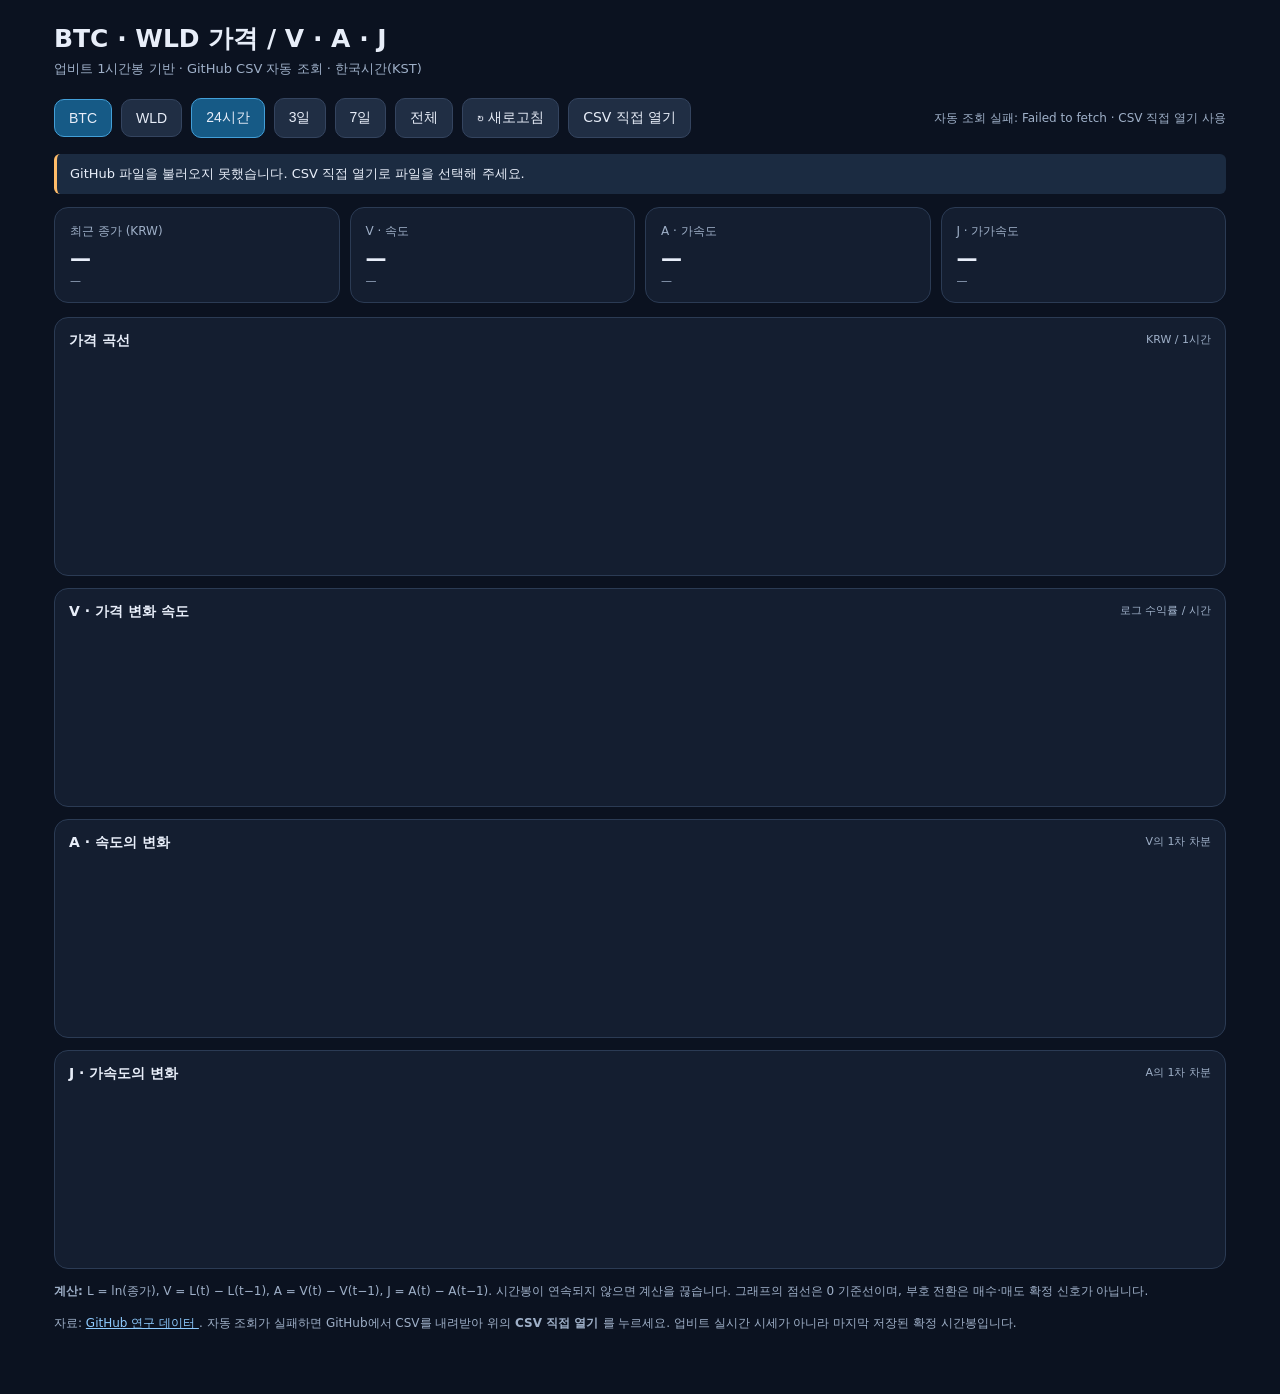
==== vaj/index.html @ 370515f8 "Create index.html" ====
<!DOCTYPE html>
<html lang="ko">
 <head>
  <meta charset="utf-8"/>
  <meta content="width=device-width,initial-scale=1" name="viewport"/>
  <title>
   BTC · WLD VAJ 모니터
  </title>
  <style>
   :root{
    color-scheme:dark;
    --bg:#0b1220;
    --panel:#141e30;
    --line:#2b3b54;
    --text:#e8eef9;
    --muted:#9fb0c8;
    --blue:#59b7ff;
    --green:#48d5a2;
    --orange:#ffbc69;
    --pink:#f38bb3
}*{
    box-sizing:border-box
}body{
    margin:0;
    background:var(--bg);
    color:var(--text);
    font-family:system-ui,-apple-system,'Noto Sans KR',sans-serif
}.wrap{
    max-width:1200px;
    margin:auto;
    padding:22px 14px 48px
}h1{
    font-size:25px;
    margin:0 0 5px
}.sub{
    color:var(--muted);
    font-size:13px;
    margin-bottom:20px
}.toolbar{
    display:flex;
    gap:9px;
    flex-wrap:wrap;
    align-items:center;
    margin-bottom:16px
}button,.upload{
    background:#202e44;
    border:1px solid #34445f;
    border-radius:10px;
    color:var(--text);
    padding:10px 14px;
    cursor:pointer;
    font-size:14px
}button.active{
    background:#165a86;
    border-color:#439fd8
}.upload input{
    display:none
}.status{
    font-size:12px;
    color:var(--muted);
    margin-left:auto
}.cards{
    display:grid;
    grid-template-columns:repeat(4,minmax(0,1fr));
    gap:10px;
    margin-bottom:14px
}.card,.panel{
    background:var(--panel);
    border:1px solid var(--line);
    border-radius:14px
}.card{
    padding:15px
}.card .label{
    font-size:12px;
    color:var(--muted)
}.card .value{
    font-size:21px;
    font-weight:750;
    margin:7px 0 3px;
    font-variant-numeric:tabular-nums
}.card .detail{
    font-size:11px;
    color:var(--muted)
}.positive{
    color:var(--green)
}.negative{
    color:var(--pink)
}.panel{
    padding:14px;
    margin-bottom:12px
}.chart-title{
    display:flex;
    justify-content:space-between;
    gap:10px;
    font-size:14px;
    font-weight:700;
    margin:0 0 6px
}.chart-title span:last-child{
    color:var(--muted);
    font-size:11px;
    font-weight:400
}.plot{
    width:100%;
    height:165px;
    display:block;
    touch-action:pan-y
}.price .plot{
    height:205px
}.legend{
    font-size:12px;
    color:var(--muted);
    margin:10px 0
}.dot{
    display:inline-block;
    width:8px;
    height:8px;
    border-radius:50%;
    margin:0 5px 0 12px
}.notes{
    font-size:12px;
    line-height:1.7;
    color:var(--muted)
}.notice{
    background:#1b2b41;
    border-left:3px solid var(--orange);
    padding:11px 13px;
    border-radius:6px;
    font-size:13px;
    margin-bottom:13px
}a{
    color:#8ecbff
}.error{
    color:#ff9ca7
}@media(max-width:650px){
    .cards{
        grid-template-columns:repeat(2,1fr)
    }.card .value{
        font-size:17px
    }.status{
        width:100%;
        margin-left:0
    }.wrap{
        padding:16px 10px
    }.panel{
        padding:10px
    }.plot{
        height:145px
    }.price .plot{
        height:175px
    }
}
  </style>
 </head>
 <body>
  <main class="wrap">
   <h1>
    BTC · WLD 가격 / V · A · J
   </h1>
   <div class="sub">
    업비트 1시간봉 기반 · GitHub CSV 자동 조회 · 한국시간(KST)
   </div>
   <div class="toolbar">
    <button class="active" data-coin="BTC">
     BTC
    </button>
    <button data-coin="WLD">
     WLD
    </button>
    <button class="active" data-range="24">
     24시간
    </button>
    <button data-range="72">
     3일
    </button>
    <button data-range="168">
     7일
    </button>
    <button data-range="all">
     전체
    </button>
    <button id="refresh">
     ↻ 새로고침
    </button>
    <label class="upload">
     CSV 직접 열기
     <input accept=".csv,text/csv" id="file" type="file"/>
    </label>
    <span class="status" id="status">
     데이터 연결 중…
    </span>
   </div>
   <div class="notice" id="signal">
    지표를 불러오고 있습니다.
   </div>
   <section class="cards">
    <div class="card">
     <div class="label">
      최근 종가 (KRW)
     </div>
     <div class="value" id="price">
      —
     </div>
     <div class="detail" id="time">
      —
     </div>
    </div>
    <div class="card">
     <div class="label">
      V · 속도
     </div>
     <div class="value" id="v">
      —
     </div>
     <div class="detail" id="vd">
      —
     </div>
    </div>
    <div class="card">
     <div class="label">
      A · 가속도
     </div>
     <div class="value" id="a">
      —
     </div>
     <div class="detail" id="ad">
      —
     </div>
    </div>
    <div class="card">
     <div class="label">
      J · 가가속도
     </div>
     <div class="value" id="j">
      —
     </div>
     <div class="detail" id="jd">
      —
     </div>
    </div>
   </section>
   <section class="panel price">
    <div class="chart-title">
     <span>
      가격 곡선
     </span>
     <span>
      KRW / 1시간
     </span>
    </div>
    <svg aria-label="시간별 가격 그래프" class="plot" id="priceChart" role="img">
    </svg>
   </section>
   <section class="panel">
    <div class="chart-title">
     <span>
      V · 가격 변화 속도
     </span>
     <span>
      로그 수익률 / 시간
     </span>
    </div>
    <svg aria-label="V 그래프" class="plot" id="vChart" role="img">
    </svg>
   </section>
   <section class="panel">
    <div class="chart-title">
     <span>
      A · 속도의 변화
     </span>
     <span>
      V의 1차 차분
     </span>
    </div>
    <svg aria-label="A 그래프" class="plot" id="aChart" role="img">
    </svg>
   </section>
   <section class="panel">
    <div class="chart-title">
     <span>
      J · 가속도의 변화
     </span>
     <span>
      A의 1차 차분
     </span>
    </div>
    <svg aria-label="J 그래프" class="plot" id="jChart" role="img">
    </svg>
   </section>
   <div class="notes">
    <b>
     계산:
    </b>
    L = ln(종가), V = L(t) − L(t−1), A = V(t) − V(t−1), J = A(t) − A(t−1). 시간봉이 연속되지 않으면 계산을 끊습니다. 그래프의 점선은 0 기준선이며, 부호 전환은 매수·매도 확정 신호가 아닙니다.
    <p>
     자료:
     <a href="https://github.com/kshvac/BTC-WLD-Research/tree/main/data" rel="noopener" target="_blank">
      GitHub 연구 데이터
     </a>
     . 자동 조회가 실패하면 GitHub에서 CSV를 내려받아 위의
     <b>
      CSV 직접 열기
     </b>
     를 누르세요. 업비트 실시간 시세가 아니라 마지막 저장된 확정 시간봉입니다.
    </p>
   </div>
  </main>
  <script>
   const BASE='https://raw.githubusercontent.com/kshvac/BTC-WLD-Research/main/data/';
const state={
    coin:'BTC',range:24,cache:{
    },source:{
    }
};
const $=id=>document.getElementById(id);
const fmt=(n,d=6)=>Number.isFinite(n)?n.toLocaleString('ko-KR',{
    maximumFractionDigits:d,minimumFractionDigits:d
}):'—';
const kst=t=>new Date(t).toLocaleString('ko-KR',{
    timeZone:'Asia/Seoul',month:'2-digit',day:'2-digit',hour:'2-digit',minute:'2-digit',hour12:false
});
function csvParse(text){
    let lines=text.replace(/^\uFEFF/,'').trim().split(/\r?\n/);
    if(lines.length<2)throw Error('CSV에 데이터가 없습니다');
    let header=lines.shift().split(',').map(x=>x.trim());
    let col=k=>header.indexOf(k);
    if(col('time_utc')<0||col('close_krw')<0)throw Error('time_utc / close_krw 열이 없습니다');
    let rows=lines.map(line=>{
        let x=line.split(',');
        let time=Date.parse(x[col('time_utc')]);
        return{
            time,close:Number(x[col('close_krw')]),volume:Number(x[col('volume')])
        }
    }).filter(r=>Number.isFinite(r.time)&&r.close>0).sort((a,b)=>a.time-b.time);
    let dedup=[];
    for(let r of rows){
        if(dedup.length&&dedup[dedup.length-1].time===r.time)dedup[dedup.length-1]=r;
        else dedup.push(r)
    }let last=null;
    for(let r of dedup){
        r.log=Math.log(r.close);
        let consecutive=last&&r.time-last.time===3600000;
        r.v=consecutive?r.log-last.log:null;
        r.a=consecutive&&last.v!==null?r.v-last.v:null;
        r.j=consecutive&&last.a!==null?r.a-last.a:null;
        last=r
    }return dedup
}
async function load(coin,force=false){
    if(state.cache[coin]&&!force)return;
    const url=BASE+coin+'_hourly.csv?ts='+Date.now();
    $('status').textContent=coin+' CSV 읽는 중…';
    try{
        let resp=await fetch(url,{
            cache:'no-store'
        });
        if(!resp.ok)throw Error('HTTP '+resp.status);
        let rows=csvParse(await resp.text());
        if(!rows.length)throw Error('유효한 행 없음');
        state.cache[coin]=rows;
        state.source[coin]='GitHub';
        $('status').textContent=coin+' '+rows.length+'개 시간봉 · GitHub'
    }catch(e){
        $('status').textContent='자동 조회 실패: '+e.message+' · CSV 직접 열기 사용';
        if(!state.cache[coin])$('signal').textContent='GitHub 파일을 불러오지 못했습니다. CSV 직접 열기로 파일을 선택해 주세요.'
    }
}
function pathFor(rows,key,x,y){
    let out='',started=false;
    for(let r of rows){
        let v=r[key];
        if(!Number.isFinite(v)){
            started=false;
            continue
        }out+=(started?' L':' M')+x(r.time).toFixed(1)+' '+y(v).toFixed(1);
        started=true
    }return out
}
function chart(id,rows,key,color){
    let svg=$(id);
    let w=svg.clientWidth||650,h=svg.clientHeight||160;
    svg.setAttribute('viewBox',`0 0 ${w} ${h}`);
    if(!rows.length){
        svg.innerHTML='';
        return
    }let left=65,right=12,top=12,bottom=29,values=rows.map(r=>r[key]).filter(Number.isFinite);
    if(!values.length){
        svg.innerHTML=`<text x="20" y="60" fill="#9fb0c8">계산 가능한 연속 시간봉이 없습니다</text>`;
        return
    }let min=Math.min(...values),max=Math.max(...values);
    if(key!=='close'){
        min=Math.min(min,0);
        max=Math.max(max,0)
    }let pad=(max-min||Math.abs(max)||1)*.12;
    min-=pad;
    max+=pad;
    let t0=rows[0].time,t1=rows[rows.length-1].time;
    let x=t=>left+(t-t0)/(t1-t0||1)*(w-left-right);
    let y=v=>top+(max-v)/(max-min)*(h-top-bottom);
    let out='';
    for(let i=0;
    i<4;
    i++){
        let v=min+(max-min)*i/3,py=y(v);
        out+=`<line x1="${left}" x2="${w-right}" y1="${py}" y2="${py}" stroke="#2b3b54" stroke-width="1"/><text x="${left-7}" y="${py+4}" text-anchor="end" font-size="10" fill="#9fb0c8">${key==='close'?fmt(v,0):v.toFixed(4)}</text>`
    }if(key!=='close'&&min<0&&max>0)out+=`<line x1="${left}" x2="${w-right}" y1="${y(0)}" y2="${y(0)}" stroke="#aabbd0" stroke-dasharray="5 4" opacity=".7"/>`;
    for(let i=0;
    i<4;
    i++){
        let t=t0+(t1-t0)*i/3;
        out+=`<text x="${x(t)}" y="${h-7}" text-anchor="middle" font-size="10" fill="#9fb0c8">${kst(t)}</text>`
    }out+=`<path d="${pathFor(rows,key,x,y)}" fill="none" stroke="${color}" stroke-width="2" stroke-linejoin="round" stroke-linecap="round"/>`;
    let last=[...rows].reverse().find(r=>Number.isFinite(r[key]));
    if(last)out+=`<circle cx="${x(last.time)}" cy="${y(last[key])}" r="3.5" fill="${color}"/>`;
    svg.innerHTML=out
}
function setMetric(id,did,v,prev){
    let el=$(id);
    el.textContent=fmt(v,6);
    el.className='value '+(v>0?'positive':v<0?'negative':'');
    $(did).textContent=!Number.isFinite(v)?'연속 시간봉 부족':(v>0?'양수':v<0?'음수':'0')+(Number.isFinite(prev)?' · 직전 '+fmt(prev,6):'')
}
function render(){
    let rows=state.cache[state.coin]||[];
    if(!rows.length)return;
    let latest=rows[rows.length-1];
    let start=state.range==='all'?-Infinity:latest.time-(Number(state.range)-1)*3600000;
    let shown=rows.filter(r=>r.time>=start);
    $('price').textContent=fmt(latest.close,0)+'원';
    $('time').textContent=kst(latest.time)+' KST · '+(state.source[state.coin]||'CSV');
    let prev=rows[rows.length-2]||{
    };
    for(let k of ['v','a','j'])setMetric(k,k+'d',latest[k],prev[k]);
    let a=latest.a,j=latest.j,v=latest.v;
    let text=Number.isFinite(a)&&Number.isFinite(j)?`관찰: A ${a>0?'양수':a<0?'음수':'0'}, J ${j>0?'양수':j<0?'음수':'0'}, V ${v>0?'양수':v<0?'음수':'0'}. `:'지표 계산에 필요한 연속 시간봉이 부족합니다. ';
    if(Number.isFinite(a)&&Number.isFinite(prev.a)&&prev.a<=0&&a>0)text+='A가 음수에서 양수로 전환했습니다. ';
    if(Number.isFinite(a)&&Number.isFinite(prev.a)&&prev.a>=0&&a<0)text+='A가 양수에서 음수로 전환했습니다. ';
    text+='이는 관찰 신호이며 성공확률·거래비용 검증 없이 거래를 권고하지 않습니다.';
    $('signal').textContent=text;
    chart('priceChart',shown,'close','#59b7ff');
    chart('vChart',shown,'v','#48d5a2');
    chart('aChart',shown,'a','#ffbc69');
    chart('jChart',shown,'j','#f38bb3')
}
function setActive(attr,val){
    document.querySelectorAll('button['+attr+']').forEach(b=>b.classList.toggle('active',b.getAttribute(attr)===String(val)))
}document.querySelectorAll('[data-coin]').forEach(b=>b.onclick=async()=>{
    state.coin=b.dataset.coin;
    setActive('data-coin',state.coin);
    await load(state.coin);
    render()
});
document.querySelectorAll('[data-range]').forEach(b=>b.onclick=()=>{
    state.range=b.dataset.range;
    setActive('data-range',state.range);
    render()
});
$('refresh').onclick=async()=>{
    await load(state.coin,true);
    render()
};
$('file').onchange=async e=>{
    let file=e.target.files[0];
    if(!file)return;
    try{
        let rows=csvParse(await file.text());
        let detected=file.name.toUpperCase().includes('WLD')?'WLD':file.name.toUpperCase().includes('BTC')?'BTC':state.coin;
        state.coin=detected;
        state.cache[detected]=rows;
        state.source[detected]='직접 불러온 CSV';
        setActive('data-coin',detected);
        $('status').textContent=detected+' '+rows.length+'개 시간봉 · 로컬 CSV';
        render()
    }catch(err){
        $('status').textContent='CSV 오류: '+err.message
    }
};
window.addEventListener('resize',()=>render());
load('BTC').then(render);
  </script>
 </body>
</html>
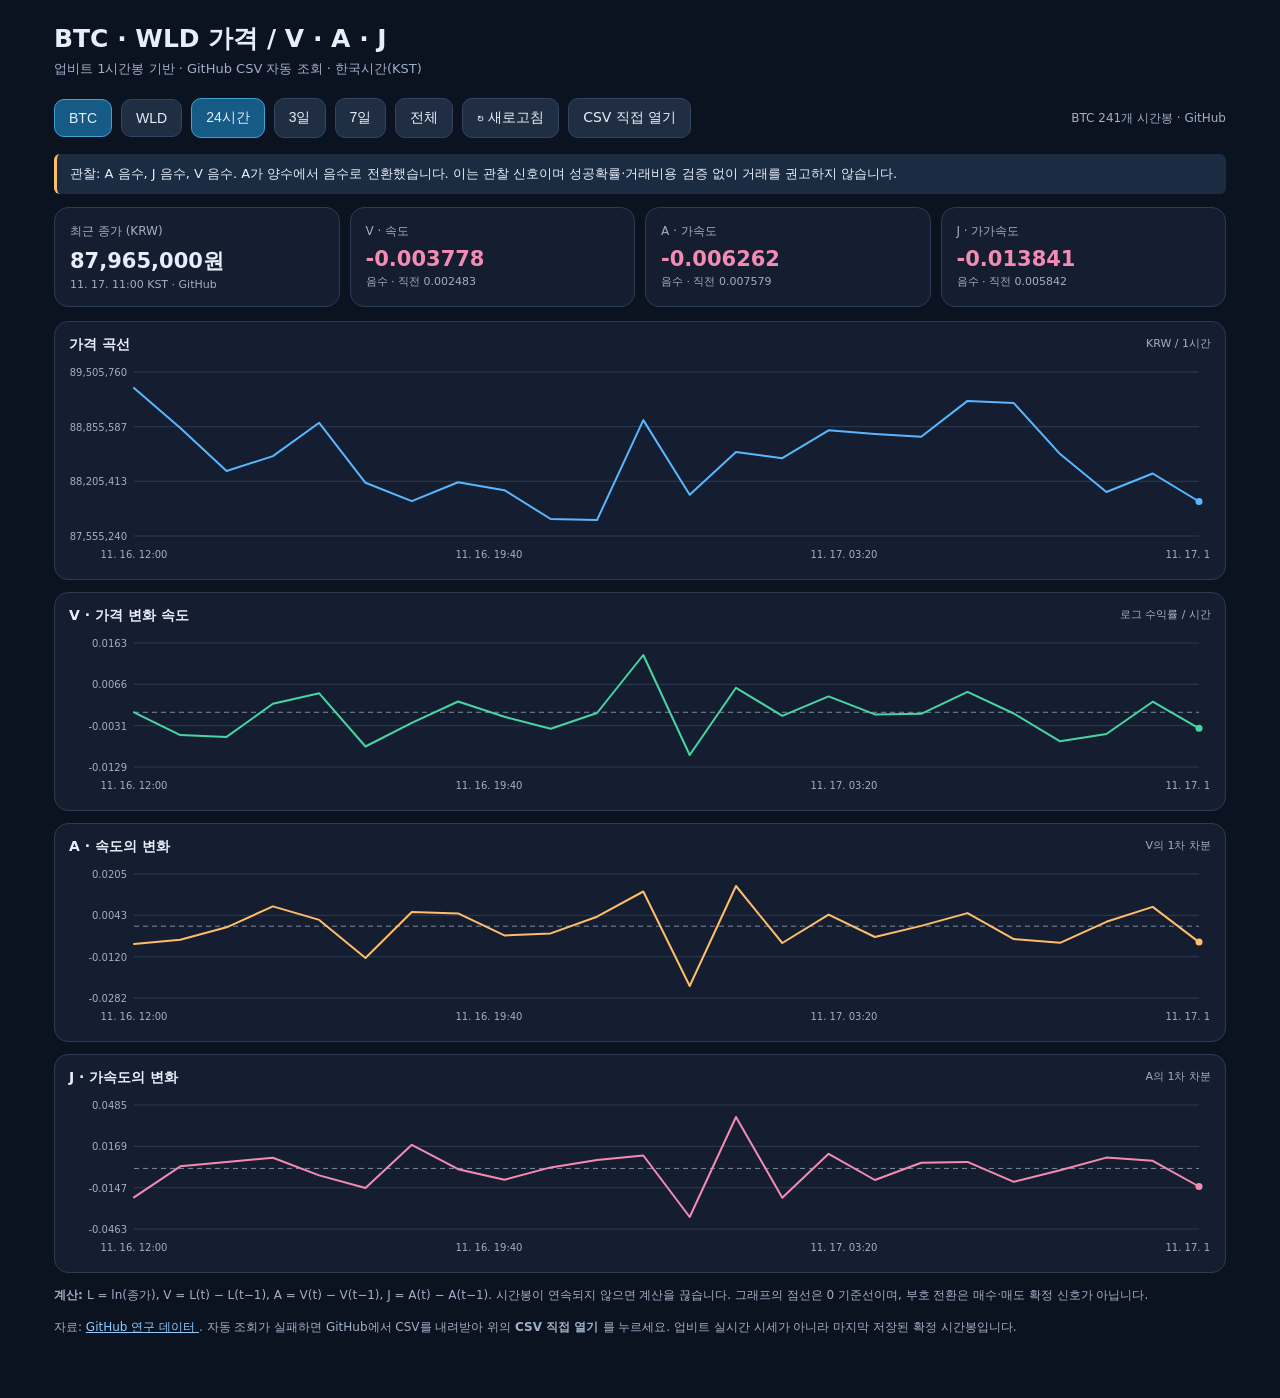
==== commit f5f5865a: "Update index.html" ====
--- a/vaj/index.html
+++ b/vaj/index.html
@@ -305,7 +305,7 @@
    </div>
   </main>
   <script>
-   const BASE='https://raw.githubusercontent.com/kshvac/BTC-WLD-Research/main/data/';
+   const BASE='https://kshvac.github.io/vaj/data/';
 const state={
     coin:'BTC',range:24,cache:{
     },source:{
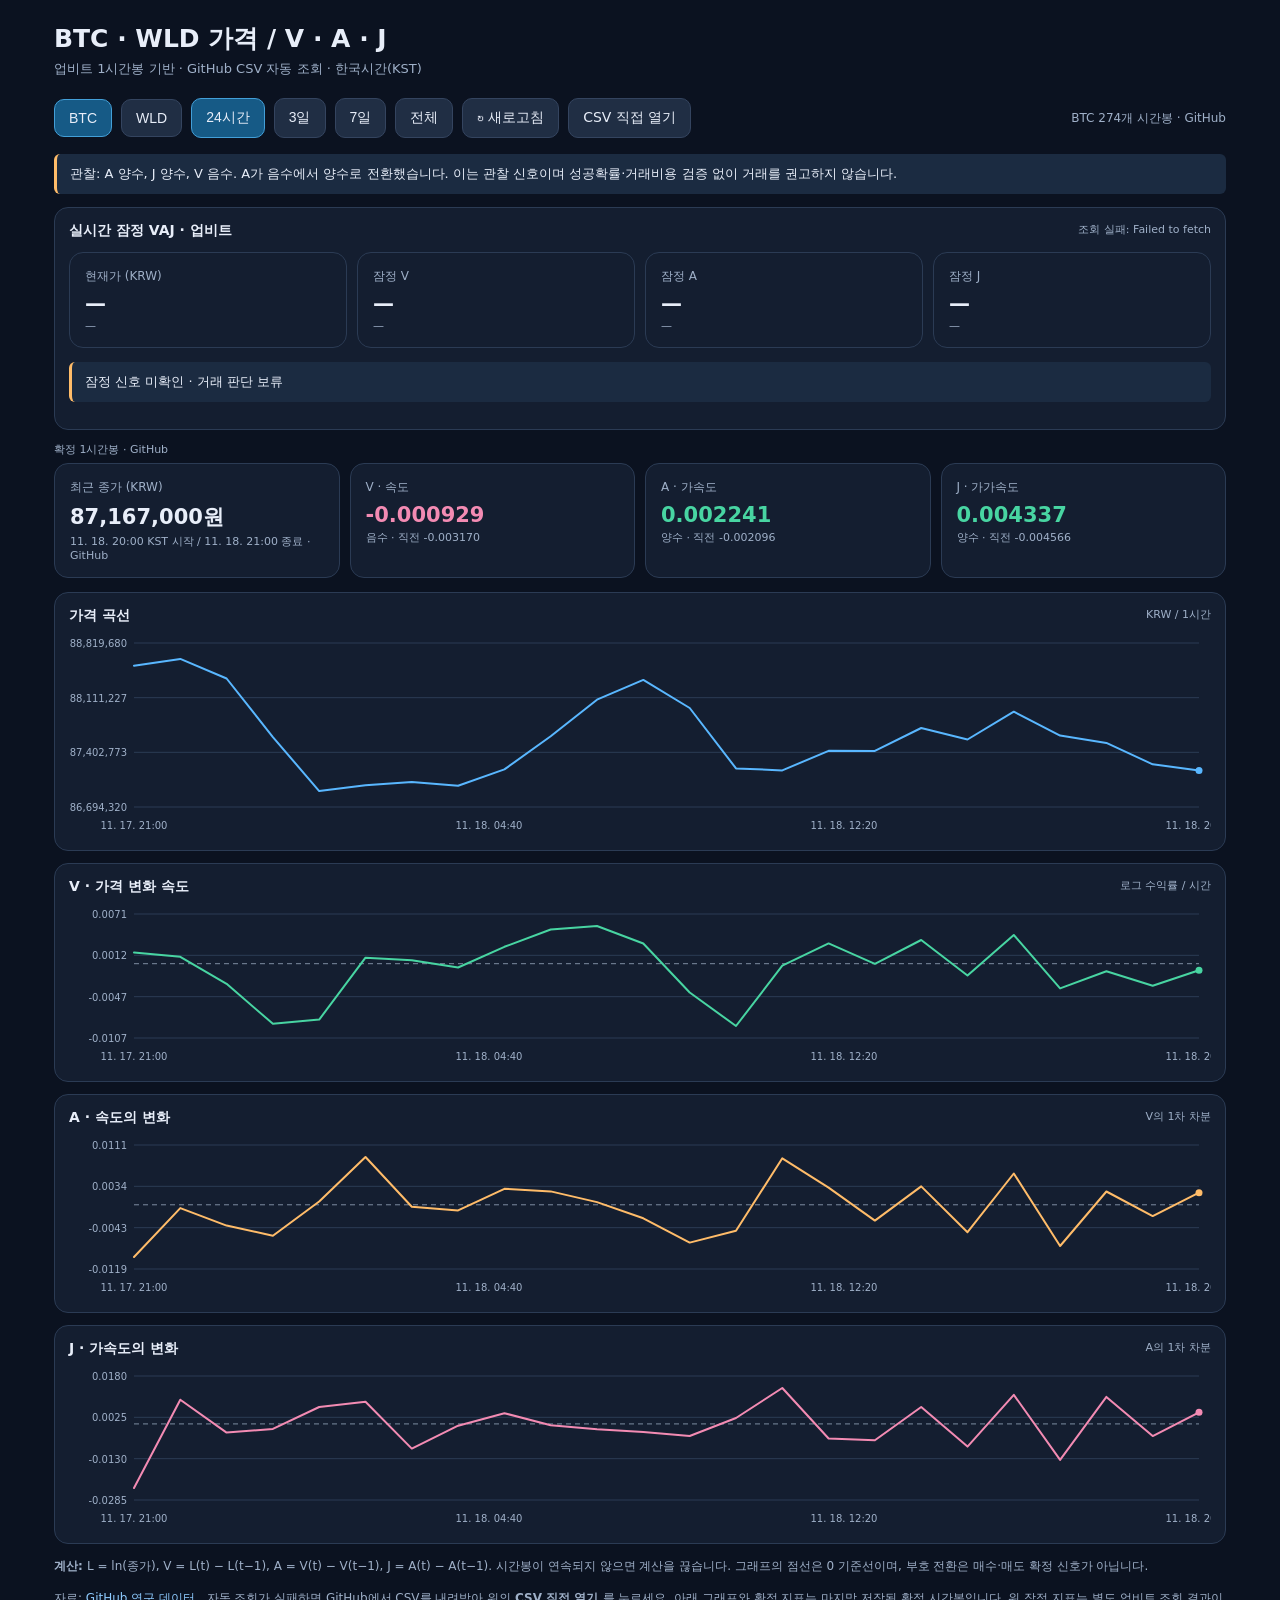
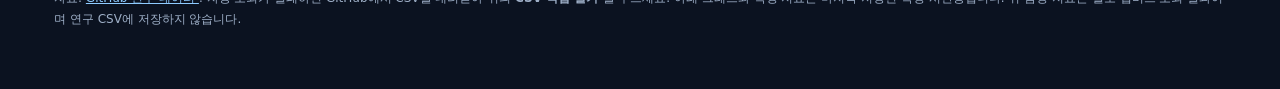
==== commit 6e430f63: "Update index.html" ====
--- a/vaj/index.html
+++ b/vaj/index.html
@@ -192,7 +192,7 @@
    <div class="notice" id="signal">
     지표를 불러오고 있습니다.
    </div>
-   <section class="cards">
+   <section class="panel"><div class="chart-title"><span>실시간 잠정 VAJ · 업비트</span><span id="liveStatus">연결 중</span></div><div class="cards" style="margin-top:12px"><div class="card"><div class="label">현재가 (KRW)</div><div class="value" id="livep">—</div><div class="detail" id="livepd">—</div></div><div class="card"><div class="label">잠정 V</div><div class="value" id="livev">—</div><div class="detail" id="livevd">—</div></div><div class="card"><div class="label">잠정 A</div><div class="value" id="livea">—</div><div class="detail" id="livead">—</div></div><div class="card"><div class="label">잠정 J</div><div class="value" id="livej">—</div><div class="detail" id="livejd">—</div></div></div><div class="notice" id="liveSignal">미확정 시간봉 · 거래 확정 신호 아님</div></section><div class="chart-title"><span>확정 1시간봉 · GitHub</span></div><section class="cards">
     <div class="card">
      <div class="label">
       최근 종가 (KRW)
@@ -300,7 +300,7 @@
      <b>
       CSV 직접 열기
      </b>
-     를 누르세요. 업비트 실시간 시세가 아니라 마지막 저장된 확정 시간봉입니다.
+     를 누르세요. 아래 그래프와 확정 지표는 마지막 저장된 확정 시간봉입니다. 위 잠정 지표는 별도 업비트 조회 결과이며 연구 CSV에 저장하지 않습니다.
     </p>
    </div>
   </main>
@@ -330,7 +330,7 @@
         return{
             time,close:Number(x[col('close_krw')]),volume:Number(x[col('volume')])
         }
-    }).filter(r=>Number.isFinite(r.time)&&r.close>0).sort((a,b)=>a.time-b.time);
+    }).filter(r=>Number.isFinite(r.time)&&r.time%3600000===0&&r.time+3600000<=Date.now()&&Number.isFinite(r.close)&&r.close>0).sort((a,b)=>a.time-b.time);
     let dedup=[];
     for(let r of rows){
         if(dedup.length&&dedup[dedup.length-1].time===r.time)dedup[dedup.length-1]=r;
@@ -365,8 +365,10 @@
     }
 }
 function pathFor(rows,key,x,y){
-    let out='',started=false;
+    let out='',started=false,previous=null;
     for(let r of rows){
+        if(previous!==null&&r.time-previous!==3600000)started=false;
+        previous=r.time;
         let v=r[key];
         if(!Number.isFinite(v)){
             started=false;
@@ -426,7 +428,7 @@
     let start=state.range==='all'?-Infinity:latest.time-(Number(state.range)-1)*3600000;
     let shown=rows.filter(r=>r.time>=start);
     $('price').textContent=fmt(latest.close,0)+'원';
-    $('time').textContent=kst(latest.time)+' KST · '+(state.source[state.coin]||'CSV');
+    $('time').textContent=kst(latest.time)+' KST 시작 / '+kst(latest.time+3600000)+' 종료 · '+(state.source[state.coin]||'CSV');
     let prev=rows[rows.length-2]||{
     };
     for(let k of ['v','a','j'])setMetric(k,k+'d',latest[k],prev[k]);
@@ -476,6 +478,62 @@
 };
 window.addEventListener('resize',()=>render());
 load('BTC').then(render);
+
+const H=3600000;
+let liveBusy=false, liveGeneration=0;
+function clearLive(message){
+  for(const k of ['p','v','a','j']){ $('live'+k).textContent='—'; $('live'+k).className='value'; $('live'+k+'d').textContent='—'; }
+  $('liveStatus').textContent=message;
+  $('liveSignal').textContent='잠정 신호 미확인 · 거래 판단 보류';
+}
+async function live(){
+  if(liveBusy||document.hidden)return;
+  liveBusy=true;
+  const coin=state.coin, generation=liveGeneration;
+  const controller=new AbortController();
+  const timeout=setTimeout(()=>controller.abort(),8000);
+  try{
+    const response=await fetch('https://api.upbit.com/v1/candles/minutes/60?market=KRW-'+coin+'&count=6',{cache:'no-store',signal:controller.signal});
+    if(!response.ok)throw Error('HTTP '+response.status);
+    const raw=await response.json();
+    if(!Array.isArray(raw))throw Error('응답 오류');
+    if(coin!==state.coin||generation!==liveGeneration)return;
+    const now=Date.now(), hour=Math.floor(now/H)*H;
+    const rows=raw.map(r=>({time:Date.parse(r.candle_date_time_utc+'Z'),close:Number(r.trade_price),timestamp:Number(r.timestamp)})).sort((a,b)=>a.time-b.time);
+    if(rows.length<5||rows.some(r=>!Number.isFinite(r.time)||r.time%H!==0||!Number.isFinite(r.close)||r.close<=0))throw Error('유효 시간봉 부족');
+    const last=rows.at(-1);
+    if(last.time!==hour||!Number.isFinite(last.timestamp)||last.timestamp<hour||last.timestamp>now+5000||now-last.timestamp>120000)throw Error('현재 봉 또는 최신 체결 미확인');
+    const recent=rows.slice(-5);
+    if(recent.some((r,i)=>i&&r.time-recent[i-1].time!==H))throw Error('연속 시간봉 부족');
+    for(let i=0;i<recent.length;i++){
+      const r=recent[i],p=recent[i-1];r.log=Math.log(r.close);
+      r.v=i>=1?r.log-p.log:null;r.a=i>=2?r.v-p.v:null;r.j=i>=3?r.a-p.a:null;
+    }
+    const p=recent.at(-2),r=recent.at(-1);
+    $('livep').textContent=fmt(r.close,0)+'원';$('livepd').textContent='체결 '+kst(r.timestamp)+' KST';
+    for(const k of ['v','a','j']){
+      setMetric('live'+k,'live'+k+'d',r[k],p[k]);
+      $('live'+k+'d').textContent='직전 '+fmt(p[k])+' / Δ '+fmt(r[k]-p[k]);
+    }
+    const up=['v','a','j'].every(k=>r[k]>p[k]),down=['v','a','j'].every(k=>r[k]<p[k]);
+    let signal=up?'매수 후보 · VAJ 동반 증가':down?'매도 후보 · VAJ 동반 감소':'동방향 후보 없음';
+    if(p.j<=0&&r.j>0&&r.a>p.a)signal+=' / J 상향 반전 관찰';
+    if(p.j>=0&&r.j<0&&r.a<p.a)signal+=' / J 하향 반전 관찰';
+    if(p.a<=0&&r.a>0)signal+=' / A 상향 돌파';
+    if(p.a>=0&&r.a<0)signal+=' / A 하향 돌파';
+    $('liveSignal').textContent=signal+' · 미확정 봉, 성공률 및 거래비용 미검증';
+    $('liveStatus').textContent=kst(now)+' 조회 · 10초 갱신';
+  }catch(e){if(coin===state.coin&&generation===liveGeneration)clearLive('조회 실패: '+e.message);}
+  finally{clearTimeout(timeout);liveBusy=false;}
+}
+document.querySelectorAll('[data-coin]').forEach(b=>b.addEventListener('click',()=>{liveGeneration++;clearLive('코인 전환 중');live();}));
+$('file').addEventListener('change',()=>{liveGeneration++;clearLive('CSV 선택 중');});
+$('refresh').addEventListener('click',()=>live());
+document.addEventListener('visibilitychange',()=>{if(!document.hidden){clearLive('재연결 중');live();}});
+setInterval(live,10000);
+setInterval(async()=>{if(!document.hidden&&state.source[state.coin]!=='직접 불러온 CSV'){await load(state.coin,true);render();}},60000);
+live();
+
   </script>
  </body>
 </html>
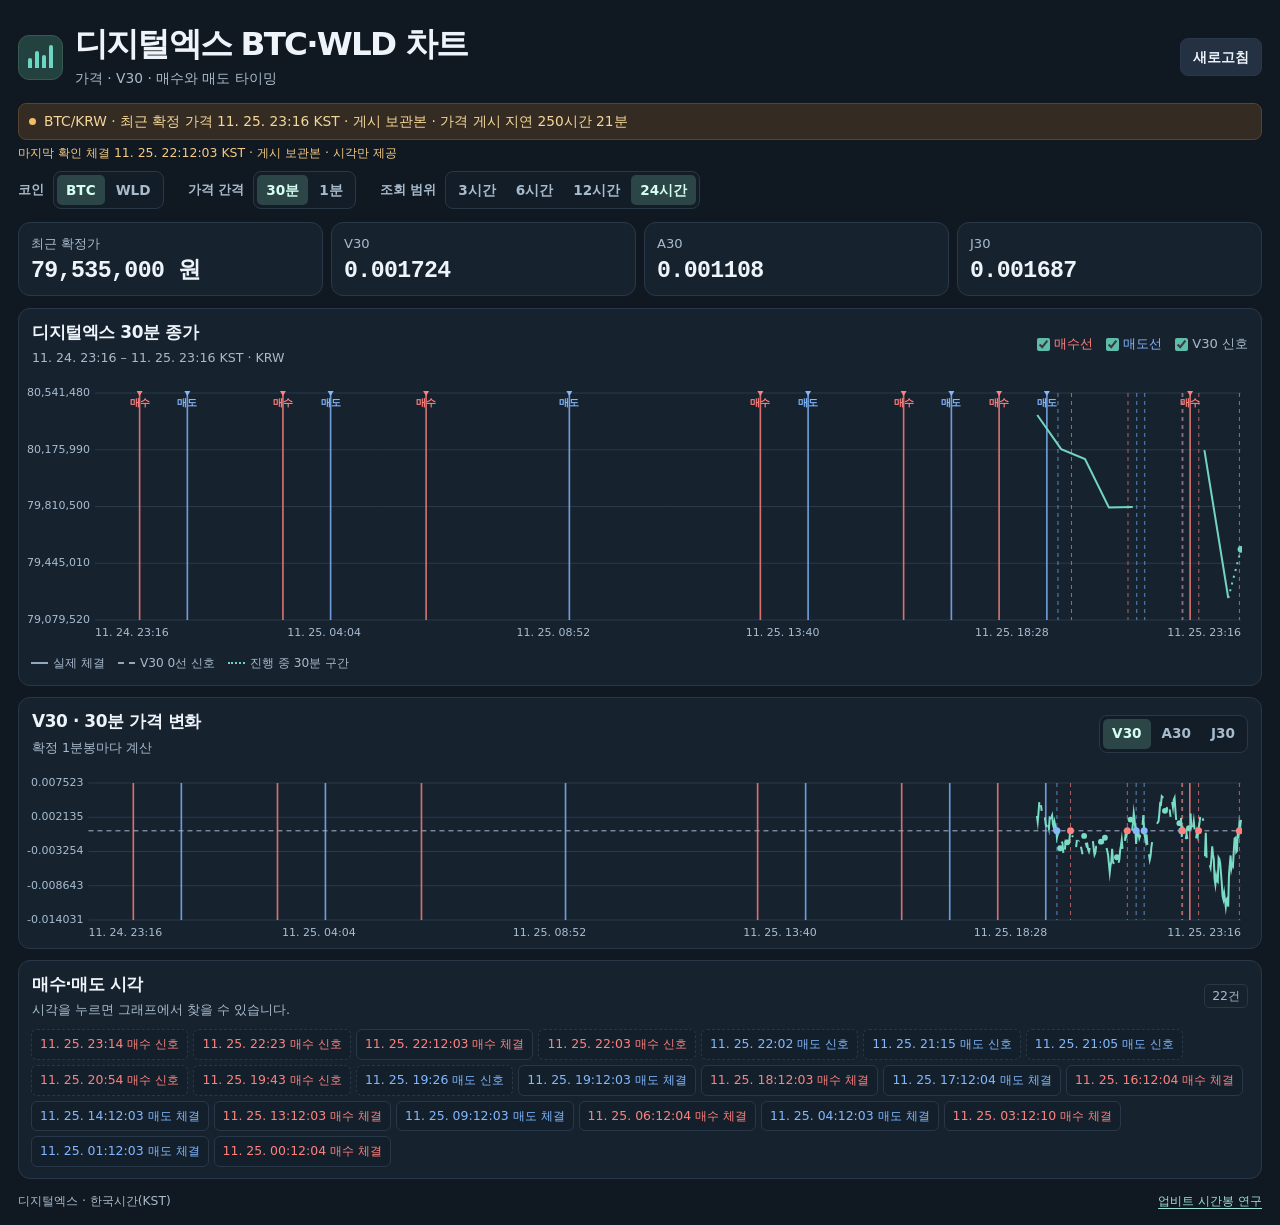
==== commit c234005d: "Show DigitalX V30 and executed trade times on VAJ dashboard" ====
--- a/vaj/index.html
+++ b/vaj/index.html
@@ -1,539 +1,58 @@
-<!DOCTYPE html>
+<!doctype html>
 <html lang="ko">
- <head>
-  <meta charset="utf-8"/>
-  <meta content="width=device-width,initial-scale=1" name="viewport"/>
-  <title>
-   BTC · WLD VAJ 모니터
-  </title>
-  <style>
-   :root{
-    color-scheme:dark;
-    --bg:#0b1220;
-    --panel:#141e30;
-    --line:#2b3b54;
-    --text:#e8eef9;
-    --muted:#9fb0c8;
-    --blue:#59b7ff;
-    --green:#48d5a2;
-    --orange:#ffbc69;
-    --pink:#f38bb3
-}*{
-    box-sizing:border-box
-}body{
-    margin:0;
-    background:var(--bg);
-    color:var(--text);
-    font-family:system-ui,-apple-system,'Noto Sans KR',sans-serif
-}.wrap{
-    max-width:1200px;
-    margin:auto;
-    padding:22px 14px 48px
-}h1{
-    font-size:25px;
-    margin:0 0 5px
-}.sub{
-    color:var(--muted);
-    font-size:13px;
-    margin-bottom:20px
-}.toolbar{
-    display:flex;
-    gap:9px;
-    flex-wrap:wrap;
-    align-items:center;
-    margin-bottom:16px
-}button,.upload{
-    background:#202e44;
-    border:1px solid #34445f;
-    border-radius:10px;
-    color:var(--text);
-    padding:10px 14px;
-    cursor:pointer;
-    font-size:14px
-}button.active{
-    background:#165a86;
-    border-color:#439fd8
-}.upload input{
-    display:none
-}.status{
-    font-size:12px;
-    color:var(--muted);
-    margin-left:auto
-}.cards{
-    display:grid;
-    grid-template-columns:repeat(4,minmax(0,1fr));
-    gap:10px;
-    margin-bottom:14px
-}.card,.panel{
-    background:var(--panel);
-    border:1px solid var(--line);
-    border-radius:14px
-}.card{
-    padding:15px
-}.card .label{
-    font-size:12px;
-    color:var(--muted)
-}.card .value{
-    font-size:21px;
-    font-weight:750;
-    margin:7px 0 3px;
-    font-variant-numeric:tabular-nums
-}.card .detail{
-    font-size:11px;
-    color:var(--muted)
-}.positive{
-    color:var(--green)
-}.negative{
-    color:var(--pink)
-}.panel{
-    padding:14px;
-    margin-bottom:12px
-}.chart-title{
-    display:flex;
-    justify-content:space-between;
-    gap:10px;
-    font-size:14px;
-    font-weight:700;
-    margin:0 0 6px
-}.chart-title span:last-child{
-    color:var(--muted);
-    font-size:11px;
-    font-weight:400
-}.plot{
-    width:100%;
-    height:165px;
-    display:block;
-    touch-action:pan-y
-}.price .plot{
-    height:205px
-}.legend{
-    font-size:12px;
-    color:var(--muted);
-    margin:10px 0
-}.dot{
-    display:inline-block;
-    width:8px;
-    height:8px;
-    border-radius:50%;
-    margin:0 5px 0 12px
-}.notes{
-    font-size:12px;
-    line-height:1.7;
-    color:var(--muted)
-}.notice{
-    background:#1b2b41;
-    border-left:3px solid var(--orange);
-    padding:11px 13px;
-    border-radius:6px;
-    font-size:13px;
-    margin-bottom:13px
-}a{
-    color:#8ecbff
-}.error{
-    color:#ff9ca7
-}@media(max-width:650px){
-    .cards{
-        grid-template-columns:repeat(2,1fr)
-    }.card .value{
-        font-size:17px
-    }.status{
-        width:100%;
-        margin-left:0
-    }.wrap{
-        padding:16px 10px
-    }.panel{
-        padding:10px
-    }.plot{
-        height:145px
-    }.price .plot{
-        height:175px
-    }
-}
-  </style>
- </head>
- <body>
-  <main class="wrap">
-   <h1>
-    BTC · WLD 가격 / V · A · J
-   </h1>
-   <div class="sub">
-    업비트 1시간봉 기반 · GitHub CSV 자동 조회 · 한국시간(KST)
-   </div>
-   <div class="toolbar">
-    <button class="active" data-coin="BTC">
-     BTC
-    </button>
-    <button data-coin="WLD">
-     WLD
-    </button>
-    <button class="active" data-range="24">
-     24시간
-    </button>
-    <button data-range="72">
-     3일
-    </button>
-    <button data-range="168">
-     7일
-    </button>
-    <button data-range="all">
-     전체
-    </button>
-    <button id="refresh">
-     ↻ 새로고침
-    </button>
-    <label class="upload">
-     CSV 직접 열기
-     <input accept=".csv,text/csv" id="file" type="file"/>
-    </label>
-    <span class="status" id="status">
-     데이터 연결 중…
-    </span>
-   </div>
-   <div class="notice" id="signal">
-    지표를 불러오고 있습니다.
-   </div>
-   <section class="panel"><div class="chart-title"><span>실시간 잠정 VAJ · 업비트</span><span id="liveStatus">연결 중</span></div><div class="cards" style="margin-top:12px"><div class="card"><div class="label">현재가 (KRW)</div><div class="value" id="livep">—</div><div class="detail" id="livepd">—</div></div><div class="card"><div class="label">잠정 V</div><div class="value" id="livev">—</div><div class="detail" id="livevd">—</div></div><div class="card"><div class="label">잠정 A</div><div class="value" id="livea">—</div><div class="detail" id="livead">—</div></div><div class="card"><div class="label">잠정 J</div><div class="value" id="livej">—</div><div class="detail" id="livejd">—</div></div></div><div class="notice" id="liveSignal">미확정 시간봉 · 거래 확정 신호 아님</div></section><div class="chart-title"><span>확정 1시간봉 · GitHub</span></div><section class="cards">
-    <div class="card">
-     <div class="label">
-      최근 종가 (KRW)
-     </div>
-     <div class="value" id="price">
-      —
-     </div>
-     <div class="detail" id="time">
-      —
-     </div>
+<head>
+  <meta charset="utf-8">
+  <meta name="viewport" content="width=device-width, initial-scale=1">
+  <meta name="color-scheme" content="dark">
+  <meta name="description" content="디지털엑스 BTC·WLD 가격, V30과 매수·매도 시각">
+  <title>디지털엑스 BTC·WLD 차트</title>
+  <link rel="stylesheet" href="./digitalx-dashboard.css">
+  <script type="module" src="./digitalx-dashboard.js"></script>
+</head>
+<body>
+  <main>
+    <header class="header">
+      <div class="identity">
+        <span class="logo" aria-hidden="true"><i></i><i></i><i></i><i></i></span>
+        <div><h1>디지털엑스 BTC·WLD 차트</h1><p>가격 · V30 · 매수와 매도 타이밍</p></div>
+      </div>
+      <button class="refresh" id="refresh" type="button">새로고침</button>
+    </header>
+    <div id="status" class="status" role="status"><span class="lamp"></span><span>디지털엑스 데이터 연결 중</span></div>
+    <div id="fills-status" class="source-note" role="status"></div>
+    <div class="toolbar">
+      <div class="picker"><span>코인</span><div class="group" id="coins" aria-label="코인 선택">
+        <button type="button" data-coin="BTC" aria-pressed="true">BTC</button><button type="button" data-coin="WLD" aria-pressed="false">WLD</button>
+      </div></div>
+      <div class="picker"><span>가격 간격</span><div class="group" id="intervals" aria-label="가격 그래프 간격">
+        <button type="button" data-interval="30" aria-pressed="true">30분</button><button type="button" data-interval="1" aria-pressed="false">1분</button>
+      </div></div>
+      <div class="picker"><span>조회 범위</span><div class="group" id="ranges" aria-label="조회 범위">
+        <button type="button" data-hours="3" aria-pressed="false">3시간</button><button type="button" data-hours="6" aria-pressed="false">6시간</button><button type="button" data-hours="12" aria-pressed="false">12시간</button><button type="button" data-hours="24" aria-pressed="true">24시간</button>
+      </div></div>
     </div>
-    <div class="card">
-     <div class="label">
-      V · 속도
-     </div>
-     <div class="value" id="v">
-      —
-     </div>
-     <div class="detail" id="vd">
-      —
-     </div>
-    </div>
-    <div class="card">
-     <div class="label">
-      A · 가속도
-     </div>
-     <div class="value" id="a">
-      —
-     </div>
-     <div class="detail" id="ad">
-      —
-     </div>
-    </div>
-    <div class="card">
-     <div class="label">
-      J · 가가속도
-     </div>
-     <div class="value" id="j">
-      —
-     </div>
-     <div class="detail" id="jd">
-      —
-     </div>
-    </div>
-   </section>
-   <section class="panel price">
-    <div class="chart-title">
-     <span>
-      가격 곡선
-     </span>
-     <span>
-      KRW / 1시간
-     </span>
-    </div>
-    <svg aria-label="시간별 가격 그래프" class="plot" id="priceChart" role="img">
-    </svg>
-   </section>
-   <section class="panel">
-    <div class="chart-title">
-     <span>
-      V · 가격 변화 속도
-     </span>
-     <span>
-      로그 수익률 / 시간
-     </span>
-    </div>
-    <svg aria-label="V 그래프" class="plot" id="vChart" role="img">
-    </svg>
-   </section>
-   <section class="panel">
-    <div class="chart-title">
-     <span>
-      A · 속도의 변화
-     </span>
-     <span>
-      V의 1차 차분
-     </span>
-    </div>
-    <svg aria-label="A 그래프" class="plot" id="aChart" role="img">
-    </svg>
-   </section>
-   <section class="panel">
-    <div class="chart-title">
-     <span>
-      J · 가속도의 변화
-     </span>
-     <span>
-      A의 1차 차분
-     </span>
-    </div>
-    <svg aria-label="J 그래프" class="plot" id="jChart" role="img">
-    </svg>
-   </section>
-   <div class="notes">
-    <b>
-     계산:
-    </b>
-    L = ln(종가), V = L(t) − L(t−1), A = V(t) − V(t−1), J = A(t) − A(t−1). 시간봉이 연속되지 않으면 계산을 끊습니다. 그래프의 점선은 0 기준선이며, 부호 전환은 매수·매도 확정 신호가 아닙니다.
-    <p>
-     자료:
-     <a href="https://github.com/kshvac/BTC-WLD-Research/tree/main/data" rel="noopener" target="_blank">
-      GitHub 연구 데이터
-     </a>
-     . 자동 조회가 실패하면 GitHub에서 CSV를 내려받아 위의
-     <b>
-      CSV 직접 열기
-     </b>
-     를 누르세요. 아래 그래프와 확정 지표는 마지막 저장된 확정 시간봉입니다. 위 잠정 지표는 별도 업비트 조회 결과이며 연구 CSV에 저장하지 않습니다.
-    </p>
-   </div>
+    <section class="metrics" id="metrics" aria-label="최근 확정 1분봉 지표"></section>
+    <section class="charts" aria-label="가격과 V30">
+      <article class="panel">
+        <div class="panel-title"><div><h2 id="price-title">디지털엑스 30분 종가</h2><p id="price-note">원화(KRW) · 한국시간</p></div>
+        <div class="markers" aria-label="표시할 매매선">
+          <label class="buy"><input type="checkbox" id="buy" checked><span>매수선</span></label>
+          <label class="sell"><input type="checkbox" id="sell" checked><span>매도선</span></label>
+          <label><input type="checkbox" id="signals" checked><span>V30 신호</span></label>
+        </div></div>
+        <div class="plot price-plot"><canvas id="price" role="img" aria-label="디지털엑스 원화 가격과 매수·매도 세로선"></canvas><p class="empty" id="price-empty" hidden>선택 범위에 표시할 확정 가격이 없습니다.</p></div>
+        <div class="legend"><span><i></i>실제 체결</span><span><i class="dash"></i>V30 0선 신호</span><span id="live-key" hidden><i class="live"></i>진행 중 30분 구간</span></div>
+      </article>
+      <article class="panel">
+        <div class="panel-title"><div><h2 id="indicator-title">V30 · 30분 가격 변화</h2><p id="indicator-note">확정 1분봉마다 계산</p></div>
+        <div class="group" id="indicators" aria-label="지표 선택"><button type="button" data-key="v" aria-pressed="true">V30</button><button type="button" data-key="a" aria-pressed="false">A30</button><button type="button" data-key="j" aria-pressed="false">J30</button></div></div>
+        <div class="plot indicator-plot"><canvas id="indicator" role="img" aria-label=" 30분 기준 지표와 매수·매도 세로선"></canvas><p class="empty" id="indicator-empty" hidden>연속된 확정 데이터가 부족합니다.</p></div>
+      </article>
+    </section>
+    <section class="panel events"><div class="panel-title"><div><h2>매수·매도 시각</h2><p>시각을 누르면 그래프에서 찾을 수 있습니다.</p></div><span id="event-count" class="badge">0건</span></div>
+      <div id="event-list" class="event-list"></div>
+    </section>
+    <footer><span>디지털엑스 · 한국시간(KST)</span><a href="./upbit-hourly.html">업비트 시간봉 연구</a></footer>
   </main>
-  <script>
-   const BASE='https://kshvac.github.io/vaj/data/';
-const state={
-    coin:'BTC',range:24,cache:{
-    },source:{
-    }
-};
-const $=id=>document.getElementById(id);
-const fmt=(n,d=6)=>Number.isFinite(n)?n.toLocaleString('ko-KR',{
-    maximumFractionDigits:d,minimumFractionDigits:d
-}):'—';
-const kst=t=>new Date(t).toLocaleString('ko-KR',{
-    timeZone:'Asia/Seoul',month:'2-digit',day:'2-digit',hour:'2-digit',minute:'2-digit',hour12:false
-});
-function csvParse(text){
-    let lines=text.replace(/^\uFEFF/,'').trim().split(/\r?\n/);
-    if(lines.length<2)throw Error('CSV에 데이터가 없습니다');
-    let header=lines.shift().split(',').map(x=>x.trim());
-    let col=k=>header.indexOf(k);
-    if(col('time_utc')<0||col('close_krw')<0)throw Error('time_utc / close_krw 열이 없습니다');
-    let rows=lines.map(line=>{
-        let x=line.split(',');
-        let time=Date.parse(x[col('time_utc')]);
-        return{
-            time,close:Number(x[col('close_krw')]),volume:Number(x[col('volume')])
-        }
-    }).filter(r=>Number.isFinite(r.time)&&r.time%3600000===0&&r.time+3600000<=Date.now()&&Number.isFinite(r.close)&&r.close>0).sort((a,b)=>a.time-b.time);
-    let dedup=[];
-    for(let r of rows){
-        if(dedup.length&&dedup[dedup.length-1].time===r.time)dedup[dedup.length-1]=r;
-        else dedup.push(r)
-    }let last=null;
-    for(let r of dedup){
-        r.log=Math.log(r.close);
-        let consecutive=last&&r.time-last.time===3600000;
-        r.v=consecutive?r.log-last.log:null;
-        r.a=consecutive&&last.v!==null?r.v-last.v:null;
-        r.j=consecutive&&last.a!==null?r.a-last.a:null;
-        last=r
-    }return dedup
-}
-async function load(coin,force=false){
-    if(state.cache[coin]&&!force)return;
-    const url=BASE+coin+'_hourly.csv?ts='+Date.now();
-    $('status').textContent=coin+' CSV 읽는 중…';
-    try{
-        let resp=await fetch(url,{
-            cache:'no-store'
-        });
-        if(!resp.ok)throw Error('HTTP '+resp.status);
-        let rows=csvParse(await resp.text());
-        if(!rows.length)throw Error('유효한 행 없음');
-        state.cache[coin]=rows;
-        state.source[coin]='GitHub';
-        $('status').textContent=coin+' '+rows.length+'개 시간봉 · GitHub'
-    }catch(e){
-        $('status').textContent='자동 조회 실패: '+e.message+' · CSV 직접 열기 사용';
-        if(!state.cache[coin])$('signal').textContent='GitHub 파일을 불러오지 못했습니다. CSV 직접 열기로 파일을 선택해 주세요.'
-    }
-}
-function pathFor(rows,key,x,y){
-    let out='',started=false,previous=null;
-    for(let r of rows){
-        if(previous!==null&&r.time-previous!==3600000)started=false;
-        previous=r.time;
-        let v=r[key];
-        if(!Number.isFinite(v)){
-            started=false;
-            continue
-        }out+=(started?' L':' M')+x(r.time).toFixed(1)+' '+y(v).toFixed(1);
-        started=true
-    }return out
-}
-function chart(id,rows,key,color){
-    let svg=$(id);
-    let w=svg.clientWidth||650,h=svg.clientHeight||160;
-    svg.setAttribute('viewBox',`0 0 ${w} ${h}`);
-    if(!rows.length){
-        svg.innerHTML='';
-        return
-    }let left=65,right=12,top=12,bottom=29,values=rows.map(r=>r[key]).filter(Number.isFinite);
-    if(!values.length){
-        svg.innerHTML=`<text x="20" y="60" fill="#9fb0c8">계산 가능한 연속 시간봉이 없습니다</text>`;
-        return
-    }let min=Math.min(...values),max=Math.max(...values);
-    if(key!=='close'){
-        min=Math.min(min,0);
-        max=Math.max(max,0)
-    }let pad=(max-min||Math.abs(max)||1)*.12;
-    min-=pad;
-    max+=pad;
-    let t0=rows[0].time,t1=rows[rows.length-1].time;
-    let x=t=>left+(t-t0)/(t1-t0||1)*(w-left-right);
-    let y=v=>top+(max-v)/(max-min)*(h-top-bottom);
-    let out='';
-    for(let i=0;
-    i<4;
-    i++){
-        let v=min+(max-min)*i/3,py=y(v);
-        out+=`<line x1="${left}" x2="${w-right}" y1="${py}" y2="${py}" stroke="#2b3b54" stroke-width="1"/><text x="${left-7}" y="${py+4}" text-anchor="end" font-size="10" fill="#9fb0c8">${key==='close'?fmt(v,0):v.toFixed(4)}</text>`
-    }if(key!=='close'&&min<0&&max>0)out+=`<line x1="${left}" x2="${w-right}" y1="${y(0)}" y2="${y(0)}" stroke="#aabbd0" stroke-dasharray="5 4" opacity=".7"/>`;
-    for(let i=0;
-    i<4;
-    i++){
-        let t=t0+(t1-t0)*i/3;
-        out+=`<text x="${x(t)}" y="${h-7}" text-anchor="middle" font-size="10" fill="#9fb0c8">${kst(t)}</text>`
-    }out+=`<path d="${pathFor(rows,key,x,y)}" fill="none" stroke="${color}" stroke-width="2" stroke-linejoin="round" stroke-linecap="round"/>`;
-    let last=[...rows].reverse().find(r=>Number.isFinite(r[key]));
-    if(last)out+=`<circle cx="${x(last.time)}" cy="${y(last[key])}" r="3.5" fill="${color}"/>`;
-    svg.innerHTML=out
-}
-function setMetric(id,did,v,prev){
-    let el=$(id);
-    el.textContent=fmt(v,6);
-    el.className='value '+(v>0?'positive':v<0?'negative':'');
-    $(did).textContent=!Number.isFinite(v)?'연속 시간봉 부족':(v>0?'양수':v<0?'음수':'0')+(Number.isFinite(prev)?' · 직전 '+fmt(prev,6):'')
-}
-function render(){
-    let rows=state.cache[state.coin]||[];
-    if(!rows.length)return;
-    let latest=rows[rows.length-1];
-    let start=state.range==='all'?-Infinity:latest.time-(Number(state.range)-1)*3600000;
-    let shown=rows.filter(r=>r.time>=start);
-    $('price').textContent=fmt(latest.close,0)+'원';
-    $('time').textContent=kst(latest.time)+' KST 시작 / '+kst(latest.time+3600000)+' 종료 · '+(state.source[state.coin]||'CSV');
-    let prev=rows[rows.length-2]||{
-    };
-    for(let k of ['v','a','j'])setMetric(k,k+'d',latest[k],prev[k]);
-    let a=latest.a,j=latest.j,v=latest.v;
-    let text=Number.isFinite(a)&&Number.isFinite(j)?`관찰: A ${a>0?'양수':a<0?'음수':'0'}, J ${j>0?'양수':j<0?'음수':'0'}, V ${v>0?'양수':v<0?'음수':'0'}. `:'지표 계산에 필요한 연속 시간봉이 부족합니다. ';
-    if(Number.isFinite(a)&&Number.isFinite(prev.a)&&prev.a<=0&&a>0)text+='A가 음수에서 양수로 전환했습니다. ';
-    if(Number.isFinite(a)&&Number.isFinite(prev.a)&&prev.a>=0&&a<0)text+='A가 양수에서 음수로 전환했습니다. ';
-    text+='이는 관찰 신호이며 성공확률·거래비용 검증 없이 거래를 권고하지 않습니다.';
-    $('signal').textContent=text;
-    chart('priceChart',shown,'close','#59b7ff');
-    chart('vChart',shown,'v','#48d5a2');
-    chart('aChart',shown,'a','#ffbc69');
-    chart('jChart',shown,'j','#f38bb3')
-}
-function setActive(attr,val){
-    document.querySelectorAll('button['+attr+']').forEach(b=>b.classList.toggle('active',b.getAttribute(attr)===String(val)))
-}document.querySelectorAll('[data-coin]').forEach(b=>b.onclick=async()=>{
-    state.coin=b.dataset.coin;
-    setActive('data-coin',state.coin);
-    await load(state.coin);
-    render()
-});
-document.querySelectorAll('[data-range]').forEach(b=>b.onclick=()=>{
-    state.range=b.dataset.range;
-    setActive('data-range',state.range);
-    render()
-});
-$('refresh').onclick=async()=>{
-    await load(state.coin,true);
-    render()
-};
-$('file').onchange=async e=>{
-    let file=e.target.files[0];
-    if(!file)return;
-    try{
-        let rows=csvParse(await file.text());
-        let detected=file.name.toUpperCase().includes('WLD')?'WLD':file.name.toUpperCase().includes('BTC')?'BTC':state.coin;
-        state.coin=detected;
-        state.cache[detected]=rows;
-        state.source[detected]='직접 불러온 CSV';
-        setActive('data-coin',detected);
-        $('status').textContent=detected+' '+rows.length+'개 시간봉 · 로컬 CSV';
-        render()
-    }catch(err){
-        $('status').textContent='CSV 오류: '+err.message
-    }
-};
-window.addEventListener('resize',()=>render());
-load('BTC').then(render);
-
-const H=3600000;
-let liveBusy=false, liveGeneration=0;
-function clearLive(message){
-  for(const k of ['p','v','a','j']){ $('live'+k).textContent='—'; $('live'+k).className='value'; $('live'+k+'d').textContent='—'; }
-  $('liveStatus').textContent=message;
-  $('liveSignal').textContent='잠정 신호 미확인 · 거래 판단 보류';
-}
-async function live(){
-  if(liveBusy||document.hidden)return;
-  liveBusy=true;
-  const coin=state.coin, generation=liveGeneration;
-  const controller=new AbortController();
-  const timeout=setTimeout(()=>controller.abort(),8000);
-  try{
-    const response=await fetch('https://api.upbit.com/v1/candles/minutes/60?market=KRW-'+coin+'&count=6',{cache:'no-store',signal:controller.signal});
-    if(!response.ok)throw Error('HTTP '+response.status);
-    const raw=await response.json();
-    if(!Array.isArray(raw))throw Error('응답 오류');
-    if(coin!==state.coin||generation!==liveGeneration)return;
-    const now=Date.now(), hour=Math.floor(now/H)*H;
-    const rows=raw.map(r=>({time:Date.parse(r.candle_date_time_utc+'Z'),close:Number(r.trade_price),timestamp:Number(r.timestamp)})).sort((a,b)=>a.time-b.time);
-    if(rows.length<5||rows.some(r=>!Number.isFinite(r.time)||r.time%H!==0||!Number.isFinite(r.close)||r.close<=0))throw Error('유효 시간봉 부족');
-    const last=rows.at(-1);
-    if(last.time!==hour||!Number.isFinite(last.timestamp)||last.timestamp<hour||last.timestamp>now+5000||now-last.timestamp>120000)throw Error('현재 봉 또는 최신 체결 미확인');
-    const recent=rows.slice(-5);
-    if(recent.some((r,i)=>i&&r.time-recent[i-1].time!==H))throw Error('연속 시간봉 부족');
-    for(let i=0;i<recent.length;i++){
-      const r=recent[i],p=recent[i-1];r.log=Math.log(r.close);
-      r.v=i>=1?r.log-p.log:null;r.a=i>=2?r.v-p.v:null;r.j=i>=3?r.a-p.a:null;
-    }
-    const p=recent.at(-2),r=recent.at(-1);
-    $('livep').textContent=fmt(r.close,0)+'원';$('livepd').textContent='체결 '+kst(r.timestamp)+' KST';
-    for(const k of ['v','a','j']){
-      setMetric('live'+k,'live'+k+'d',r[k],p[k]);
-      $('live'+k+'d').textContent='직전 '+fmt(p[k])+' / Δ '+fmt(r[k]-p[k]);
-    }
-    const up=['v','a','j'].every(k=>r[k]>p[k]),down=['v','a','j'].every(k=>r[k]<p[k]);
-    let signal=up?'매수 후보 · VAJ 동반 증가':down?'매도 후보 · VAJ 동반 감소':'동방향 후보 없음';
-    if(p.j<=0&&r.j>0&&r.a>p.a)signal+=' / J 상향 반전 관찰';
-    if(p.j>=0&&r.j<0&&r.a<p.a)signal+=' / J 하향 반전 관찰';
-    if(p.a<=0&&r.a>0)signal+=' / A 상향 돌파';
-    if(p.a>=0&&r.a<0)signal+=' / A 하향 돌파';
-    $('liveSignal').textContent=signal+' · 미확정 봉, 성공률 및 거래비용 미검증';
-    $('liveStatus').textContent=kst(now)+' 조회 · 10초 갱신';
-  }catch(e){if(coin===state.coin&&generation===liveGeneration)clearLive('조회 실패: '+e.message);}
-  finally{clearTimeout(timeout);liveBusy=false;}
-}
-document.querySelectorAll('[data-coin]').forEach(b=>b.addEventListener('click',()=>{liveGeneration++;clearLive('코인 전환 중');live();}));
-$('file').addEventListener('change',()=>{liveGeneration++;clearLive('CSV 선택 중');});
-$('refresh').addEventListener('click',()=>live());
-document.addEventListener('visibilitychange',()=>{if(!document.hidden){clearLive('재연결 중');live();}});
-setInterval(live,10000);
-setInterval(async()=>{if(!document.hidden&&state.source[state.coin]!=='직접 불러온 CSV'){await load(state.coin,true);render();}},60000);
-live();
-
-  </script>
- </body>
+</body>
 </html>
--- a/vaj/digitalx-dashboard.css
+++ b/vaj/digitalx-dashboard.css
@@ -0,0 +1,79 @@
+:root {
+  color-scheme: dark;
+  --bg: #101821; --card: #17222f; --edge: #293848;
+  --ink: #eef4fa; --muted: #a8bbcc; --sub: #91a8be;
+  --brand: #6cd6c2; --buy: #ff827e; --sell: #83b8ff;
+  font: 16px/1.5 "Noto Sans KR", "Malgun Gothic", system-ui, sans-serif;
+  background: var(--bg); color: var(--ink);
+}
+*, *::before, *::after { box-sizing: border-box; }
+[hidden] { display: none !important; }
+body { margin: 0; min-width: 320px; }
+main { width: min(100% - 36px, 1300px); margin: 0 auto; padding: 26px 0 15px; }
+h1, h2, p { margin: 0; }
+h1 { font-size: clamp(1.4rem, 3vw, 2.04rem); letter-spacing: -.055em; line-height: 1.15; }
+h2 { font-size: 1.06rem; font-weight: 740; letter-spacing: -.025em; }
+button, input { font: inherit; }
+button { color: inherit; cursor: pointer; }
+button:focus-visible, input:focus-visible, a:focus-visible { outline: 2px solid var(--brand); outline-offset: 3px; }
+a { color: #9de3da; text-underline-offset: 3px; }
+.header, .panel-title, .identity { display: flex; align-items: center; justify-content: space-between; gap: 12px; }
+.header { margin-bottom: 15px; }
+.identity { justify-content: flex-start; }
+.identity p, .panel-title p { color: var(--muted); font-size: .86rem; margin-top: 4px; }
+.logo { border-radius: 11px; width: 45px; height: 45px; background: #23413e; border: 1px solid #375a53; display: flex; align-items: end; justify-content: center; gap: 3px; padding-bottom: 11px; flex: none; }
+.logo i { width: 4px; border-radius: 2px 2px 0 0; background: var(--brand); height: 10px; }
+.logo i:nth-child(2) { height: 17px; }.logo i:nth-child(3) { height: 13px; }.logo i:nth-child(4) { height: 23px; }
+.refresh { padding: 7px 12px; min-height: 38px; border: 1px solid var(--edge); border-radius: 8px; background: #233142; white-space: nowrap; font-size: .86rem; font-weight: 650; }
+.refresh:hover, .group button:hover { background: #2d3e50; }
+.status { display: flex; align-items: center; gap: 8px; flex-wrap: wrap; padding: 7px 10px; background: #1a2d35; color: #c2ddd9; border: 1px solid #2b454c; border-radius: 8px; font-size: .86rem; }
+.status.warn { color: #f5d799; background: #342b22; border-color: #554432; }
+.lamp { width: 7px; height: 7px; border-radius: 50%; background: var(--brand); flex: none; }
+.warn .lamp { background: #f4bc64; }
+.source-note { min-height: 21px; margin-top: 4px; color: var(--sub); font-size: .78rem; }
+.source-note.warn { color: #f5ca83; }
+.toolbar, .picker { display: flex; align-items: center; flex-wrap: wrap; gap: 9px; }
+.toolbar { gap: 12px 24px; margin: 6px 0 13px; }
+.picker > span { color: var(--muted); font-size: .84rem; font-weight: 650; }
+.group { display: flex; gap: 2px; align-items: center; padding: 3px; border: 1px solid var(--edge); background: #121d28; border-radius: 8px; }
+.group button { min-height: 30px; border: 0; background: transparent; color: var(--muted); font-size: .85rem; font-weight: 650; padding: 4px 9px; border-radius: 5px; white-space: nowrap; }
+.group button[aria-pressed="true"] { background: #2c4546; color: #d5fff3; }
+.metrics { display: grid; grid-template-columns: repeat(4, minmax(0, 1fr)); gap: 8px; margin-bottom: 12px; }
+.metric, .panel { min-width: 0; border: 1px solid var(--edge); border-radius: 12px; background: var(--card); }
+.metric { min-height: 73px; padding: 8px 12px 9px; }
+.metric small { color: var(--muted); font-size: .82rem; }
+.metric strong { display: block; margin: 1px 0 0; font: 720 clamp(.97rem, 2.3vw, 1.45rem)/1.3 ui-monospace, Consolas, monospace; font-variant-numeric: tabular-nums; letter-spacing: -.025em; overflow-wrap: anywhere; }
+.charts { display: grid; gap: 11px; }
+.panel-title { justify-content: space-between; flex-wrap: wrap; padding: 11px 13px 8px; }
+.panel-title p { font-size: .79rem; }
+.plot { position: relative; margin: 1px 10px 3px 2px; }
+.price-plot { height: 268px; }.indicator-plot { height: 178px; }
+.plot canvas { display: block; width: 100%; height: 100%; }
+.empty { position: absolute; top: 42%; left: 9%; right: 6%; color: var(--muted); text-align: center; font-size: .9rem; }
+.markers, .legend { display: flex; flex-wrap: wrap; align-items: center; gap: 8px 13px; }
+.markers label { display: inline-flex; white-space: nowrap; align-items: center; gap: 4px; color: var(--muted); font-size: .82rem; cursor: pointer; }
+.markers input { accent-color: #5ebdaa; margin: 0; }
+.buy span, .event.buy { color: var(--buy); }.sell span, .event.sell { color: var(--sell); }
+.legend { min-height: 30px; margin: 0 12px 7px; color: var(--muted); font-size: .76rem; }
+.legend > span { display: inline-flex; align-items: center; gap: 5px; }
+.legend i { display: inline-block; width: 17px; border-top: 2px solid var(--sub); }
+.legend i.dash { border-top-style: dashed; }.legend i.live { border-top: 2px dotted var(--brand); }
+.events { margin-top: 11px; }
+.badge { color: var(--muted); border: 1px solid var(--edge); border-radius: 5px; padding: 2px 7px; font-size: .78rem; }
+.event-list { display: flex; gap: 5px; flex-wrap: wrap; padding: 1px 12px 11px; }
+.event { border: 1px solid var(--edge); background: #131f2b; border-radius: 6px; padding: 5px 8px; font-size: .78rem; white-space: nowrap; }
+.event:hover, .event[aria-pressed="true"] { background: #2b3f51; }
+.event.signal { border-style: dashed; }
+.event-empty { color: var(--muted); font-size: .85rem; }
+footer { display: flex; align-items: center; justify-content: space-between; flex-wrap: wrap; gap: 6px; margin-top: 13px; color: var(--muted); font-size: .77rem; }
+@media(max-width: 650px) {
+  main { width: calc(100% - 20px); padding-top: 14px; }
+  .header, .identity { gap: 6px; }.header { margin-bottom: 10px; }
+  .identity p { font-size: .74rem; }.logo { width: 31px; height: 34px; gap: 2px; padding-bottom: 5px; }
+  .logo i { width: 3px; }.refresh { min-height: 34px; padding: 4px 7px; font-size: .74rem; }
+  .toolbar { gap: 7px 12px; }
+  .metrics { grid-template-columns: repeat(2, minmax(0, 1fr)); gap: 6px; }
+  .metric { min-height: 54px; padding: 5px 8px; }
+  .price-plot { height: 220px; }.indicator-plot { height: 155px; }
+  .panel-title { padding: 8px 9px; }.group button { padding-inline: 7px; }
+}
